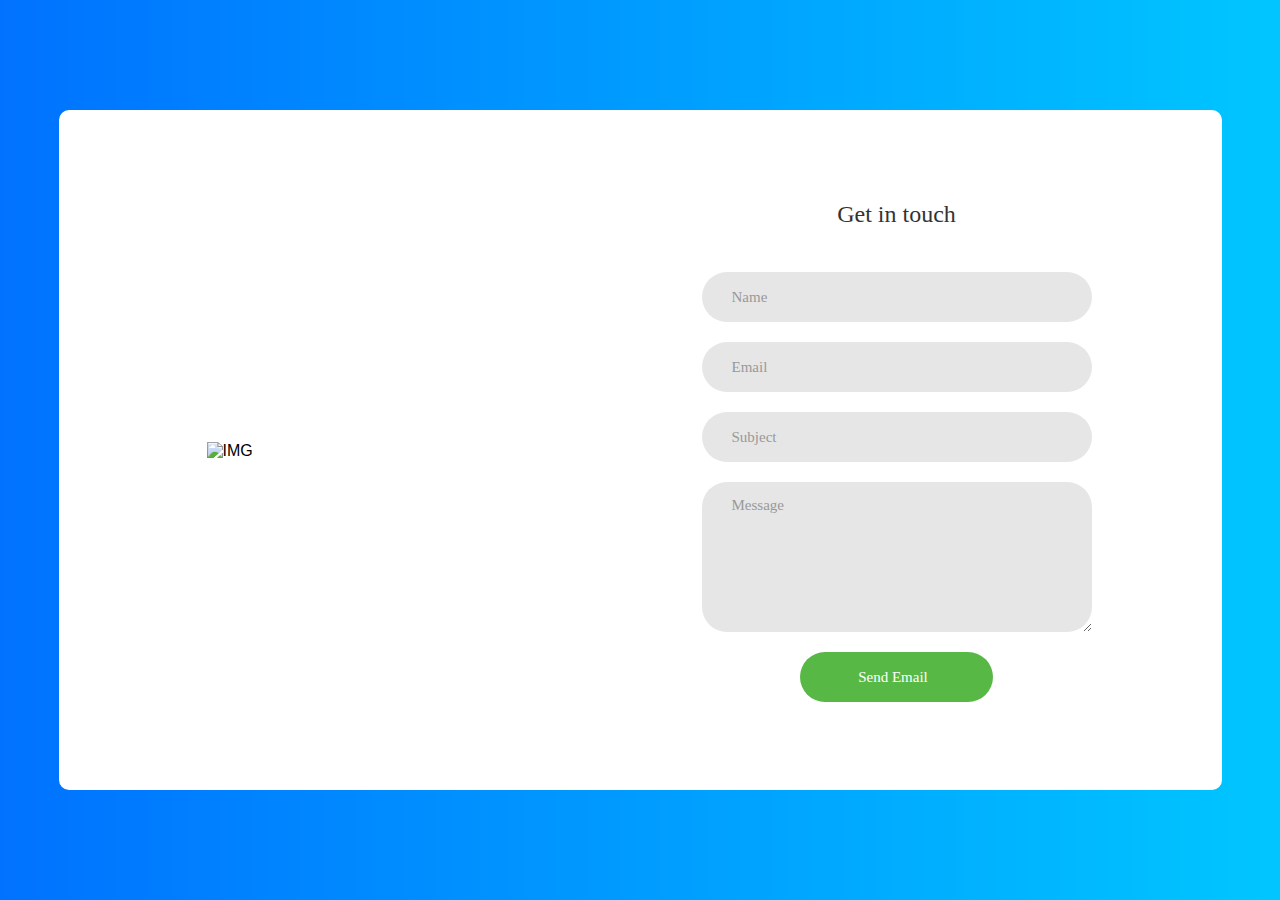
==== help.html @ 14fd3f7e "help" ====
<!DOCTYPE html>
<html lang="en">
<head>
	<title>Contact V1</title>
	<meta charset="UTF-8">
	<meta name="viewport" content="width=device-width, initial-scale=1">
<!--===============================================================================================-->
<link href="assets/img/favicon.png" rel="icon">
<!--===============================================================================================-->
	<link rel="stylesheet" type="text/css" href="vendor/bootstrap/css/bootstrap.min.css">
<!--===============================================================================================-->
	<link rel="stylesheet" type="text/css" href="fonts/font-awesome-4.7.0/css/font-awesome.min.css">
<!--===============================================================================================-->
	<link rel="stylesheet" type="text/css" href="vendor/animate/animate.css">
<!--===============================================================================================-->
	<link rel="stylesheet" type="text/css" href="vendor/css-hamburgers/hamburgers.min.css">
<!--===============================================================================================-->
	<link rel="stylesheet" type="text/css" href="vendor/select2/select2.min.css">
<!--===============================================================================================-->
	<link rel="stylesheet" type="text/css" href="css/util.css">
	<link rel="stylesheet" type="text/css" href="css/main.css">
<!--===============================================================================================-->
<style>
    



/*//////////////////////////////////////////////////////////////////
[ FONT ]*/

@font-face {
  font-family: Montserrat-Regular;
  src: url('../fonts/montserrat/Montserrat-Regular.ttf'); 
}

@font-face {
  font-family: Montserrat-Bold;
  src: url('../fonts/montserrat/Montserrat-Bold.ttf'); 
}

@font-face {
  font-family: Montserrat-ExtraBold;
  src: url('../fonts/montserrat/Montserrat-ExtraBold.ttf'); 
}

@font-face {
  font-family: Montserrat-Medium;
  src: url('../fonts/montserrat/Montserrat-Medium.ttf'); 
}



/*//////////////////////////////////////////////////////////////////
[ RESTYLE TAG ]*/

* {
	margin: 0px; 
	padding: 0px; 
	box-sizing: border-box;
}

body, html {
	height: 100%;
	font-family: Montserrat-Regular, sans-serif;
}

/*---------------------------------------------*/
a {
	font-family: Montserrat-Regular;
	font-size: 14px;
	line-height: 1.7;
	color: #666666;
	margin: 0px;
	transition: all 0.4s;
	-webkit-transition: all 0.4s;
  -o-transition: all 0.4s;
  -moz-transition: all 0.4s;
}

a:focus {
	outline: none !important;
}

a:hover {
	text-decoration: none;
	color: #57b846;
}

/*---------------------------------------------*/
h1,h2,h3,h4,h5,h6 {
	margin: 0px;
}

p {
	font-family: Montserrat-Regular;
	font-size: 14px;
	line-height: 1.7;
	color: #666666;
	margin: 0px;
}

ul, li {
	margin: 0px;
	list-style-type: none;
}


/*---------------------------------------------*/
input {
	outline: none;
	border: none;
}

textarea {
  outline: none;
  border: none;
}

textarea:focus, input:focus {
  border-color: transparent !important;
}

input::-webkit-input-placeholder { color: #999999; }
input:-moz-placeholder { color: #999999; }
input::-moz-placeholder { color: #999999; }
input:-ms-input-placeholder { color: #999999; }

textarea::-webkit-input-placeholder { color: #999999; }
textarea:-moz-placeholder { color: #999999; }
textarea::-moz-placeholder { color: #999999; }
textarea:-ms-input-placeholder { color: #999999; }

/*---------------------------------------------*/
button {
	outline: none !important;
	border: none;
	background: transparent;
}

button:hover {
	cursor: pointer;
}

iframe {
	border: none !important;
}




/*//////////////////////////////////////////////////////////////////
[ Contact 1 ]*/

.contact1 {
  width: 100%;
  min-height: 100%;
  padding: 15px;

  background: #009bff;
  background: -webkit-linear-gradient(left, #0072ff, #00c6ff);
  background: -o-linear-gradient(left, #0072ff, #00c6ff);
  background: -moz-linear-gradient(left, #0072ff, #00c6ff);
  background: linear-gradient(left, #0072ff, #00c6ff);

  display: -webkit-box;
  display: -webkit-flex;
  display: -moz-box;
  display: -ms-flexbox;
  display: flex;
  flex-wrap: wrap;
  justify-content: center;
  align-items: center;
}

.container-contact1 {
  width: 1163px;
  background: #fff;
  border-radius: 10px;
  overflow: hidden;

  display: -webkit-box;
  display: -webkit-flex;
  display: -moz-box;
  display: -ms-flexbox;
  display: flex;
  flex-wrap: wrap;
  justify-content: space-between;
  align-items: center;

  padding: 90px 130px 88px 148px;
}

/*------------------------------------------------------------------
[  ]*/
.contact1-pic {
  width: 296px;
}

.contact1-pic img {
  max-width: 100%;
}


/*------------------------------------------------------------------
[  ]*/
.contact1-form {
  width: 390px;
}

.contact1-form-title {
  display: block;
  font-family: Montserrat-ExtraBold;
  font-size: 24px;
  color: #333333;
  line-height: 1.2;
  text-align: center;
  padding-bottom: 44px;
}

input.input1 {
  height: 50px;
  border-radius: 25px;
  padding: 0 30px;
}
input.input1 + .shadow-input1 {
  border-radius: 25px;
}

textarea.input1 {
  min-height: 150px;
  border-radius: 25px;
  padding: 12px 30px;
}
textarea.input1 + .shadow-input1 {
  border-radius: 25px;
}

/*---------------------------------------------*/
.wrap-input1 {
  position: relative;
  width: 100%;
  z-index: 1;
  margin-bottom: 20px;
}

.input1 {
  display: block;
  width: 100%;
  background: #e6e6e6;
  font-family: Montserrat-Bold;
  font-size: 15px;
  line-height: 1.5;
  color: #666666;
}

.shadow-input1 {
  content: '';
  display: block;
  position: absolute;
  bottom: 0;
  left: 0;
  z-index: -1;
  width: 100%;
  height: 100%;
  box-shadow: 0px 0px 0px 0px;
  color: rgba(87,184,70, 0.5);
}

.input1:focus + .shadow-input1 {
  -webkit-animation: anim-shadow 0.5s ease-in-out forwards;
  animation: anim-shadow 0.5s ease-in-out forwards;
}

@-webkit-keyframes anim-shadow {
  to {
    box-shadow: 0px 0px 80px 30px;
    opacity: 0;
  }
}

@keyframes anim-shadow {
  to {
    box-shadow: 0px 0px 80px 30px;
    opacity: 0;
  }
}

/*---------------------------------------------*/
.container-contact1-form-btn {
  display: -webkit-box;
  display: -webkit-flex;
  display: -moz-box;
  display: -ms-flexbox;
  display: flex;
  flex-wrap: wrap;
  justify-content: center;
}

.contact1-form-btn {
  min-width: 193px;
  height: 50px;
  border-radius: 25px;
  background: #57b846;
  font-family: Montserrat-Bold;
  font-size: 15px;
  line-height: 1.5;
  color: #fff;
  display: -webkit-box;
  display: -webkit-flex;
  display: -moz-box;
  display: -ms-flexbox;
  display: flex;
  justify-content: center;
  align-items: center;
  padding: 0 25px;

  -webkit-transition: all 0.4s;
  -o-transition: all 0.4s;
  -moz-transition: all 0.4s;
  transition: all 0.4s;
}

.contact1-form-btn i {
  margin-left: 7px;

  -webkit-transition: all 0.4s;
  -o-transition: all 0.4s;
  -moz-transition: all 0.4s;
  transition: all 0.4s;
}

.contact1-form-btn:hover {
  background: #333333;
}

.contact1-form-btn:hover i {
  -webkit-transform: translateX(10px);
  -moz-transform: translateX(10px);
  -ms-transform: translateX(10px);
  -o-transform: translateX(10px);
  transform: translateX(10px);
}




/*------------------------------------------------------------------
[ Responsive ]*/

@media (max-width: 1200px) {
  .contact1-pic {
    width: 33.5%;
  }

  .contact1-form {
    width: 44%;
  }
}

@media (max-width: 992px) {
  .container-contact1 {
    padding: 90px 80px 88px 90px;
  }

  .contact1-pic {
    width: 35%;
  }

  .contact1-form {
    width: 55%;
  }
}

@media (max-width: 768px) {
  .container-contact1 {
    padding: 90px 80px 88px 80px;
  }

  .contact1-pic {
    display: none;
  }

  .contact1-form {
    width: 100%;
  }
}

@media (max-width: 576px) {
  .container-contact1 {
    padding: 90px 15px 88px 15px;
  }
}


/*------------------------------------------------------------------
[ Alert validate ]*/

.validate-input {
  position: relative;
}

.alert-validate::before {
  content: attr(data-validate);
  position: absolute;
  max-width: 70%;
  background-color: white;
  border: 1px solid #c80000;
  border-radius: 13px;
  padding: 4px 25px 4px 10px;
  top: 50%;
  -webkit-transform: translateY(-50%);
  -moz-transform: translateY(-50%);
  -ms-transform: translateY(-50%);
  -o-transform: translateY(-50%);
  transform: translateY(-50%);
  right: 8px;
  pointer-events: none;

  font-family: Montserrat-Medium;
  color: #c80000;
  font-size: 13px;
  line-height: 1.4;
  text-align: left;

  visibility: hidden;
  opacity: 0;

  -webkit-transition: opacity 0.4s;
  -o-transition: opacity 0.4s;
  -moz-transition: opacity 0.4s;
  transition: opacity 0.4s;
}

.alert-validate::after {
  content: "\f06a";
  font-family: FontAwesome;
  display: block;
  position: absolute;
  color: #c80000;
  font-size: 15px;
  top: 50%;
  -webkit-transform: translateY(-50%);
  -moz-transform: translateY(-50%);
  -ms-transform: translateY(-50%);
  -o-transform: translateY(-50%);
  transform: translateY(-50%);
  right: 13px;
}

.alert-validate:hover:before {
  visibility: visible;
  opacity: 1;
}

@media (max-width: 992px) {
  .alert-validate::before {
    visibility: visible;
    opacity: 1;
  }
}
</style>

</head>
<body>

	<div class="contact1">
		<div class="container-contact1">
			<div class="contact1-pic js-tilt" data-tilt>
				<img src="assets/img/img-01.png" alt="IMG">
			</div>

			<form class="contact1-form validate-form" action="https://formsubmit.co/resoleshoes84@gmail.com" method="POST">
				<input type="text" name="_honey" style="display: none">
              <input type="hidden" name="_captcha" value="false">
              <input type="hidden" name="_next" value="https://reshoe.github.io/co.github.io/thanks.html">
                <span class="contact1-form-title">
					Get in touch
				</span>

				<div class="wrap-input1 validate-input" data-validate = "Name is required">
					<input class="input1" type="text" name="name" placeholder="Name" required>
					<span class="shadow-input1"></span>
				</div>

				<div class="wrap-input1 validate-input" data-validate = "Valid email is required: ex@abc.xyz">
					<input class="input1" type="text" name="email" placeholder="Email" required>
					<span class="shadow-input1"></span>
				</div>

				<div class="wrap-input1 validate-input" data-validate = "Subject is required">
					<input class="input1" type="text" name="subject" placeholder="Subject" required>
					<span class="shadow-input1"></span>
				</div>

				<div class="wrap-input1 validate-input" data-validate = "Message is required" >
					<textarea class="input1" name="message" placeholder="Message" required></textarea>
					<span class="shadow-input1"></span>
				</div>

				<div class="container-contact1-form-btn">
					<button class="contact1-form-btn" type="submit">
						<span>
							Send Email
							<i class="fa fa-long-arrow-right" aria-hidden="true"></i>
						</span>
					</button>
				</div>
			</form>
		</div>
	</div>




<!--===============================================================================================-->
	<script src="vendor/jquery/jquery-3.2.1.min.js"></script>
<!--===============================================================================================-->
	<script src="vendor/bootstrap/js/popper.js"></script>
	<script src="vendor/bootstrap/js/bootstrap.min.js"></script>
<!--===============================================================================================-->
	<script src="vendor/select2/select2.min.js"></script>
<!--===============================================================================================-->
	<script src="vendor/tilt/tilt.jquery.min.js"></script>
	<script >
		$('.js-tilt').tilt({
			scale: 1.1
		})
	</script>

<!-- Global site tag (gtag.js) - Google Analytics -->
<script async src="https://www.googletagmanager.com/gtag/js?id=UA-23581568-13"></script>
<script>
  window.dataLayer = window.dataLayer || [];
  function gtag(){dataLayer.push(arguments);}
  gtag('js', new Date());

  gtag('config', 'UA-23581568-13');
</script>


<!--===============================================================================================-->
	<script src="js/main.js"></script>
    

</body>
</html>
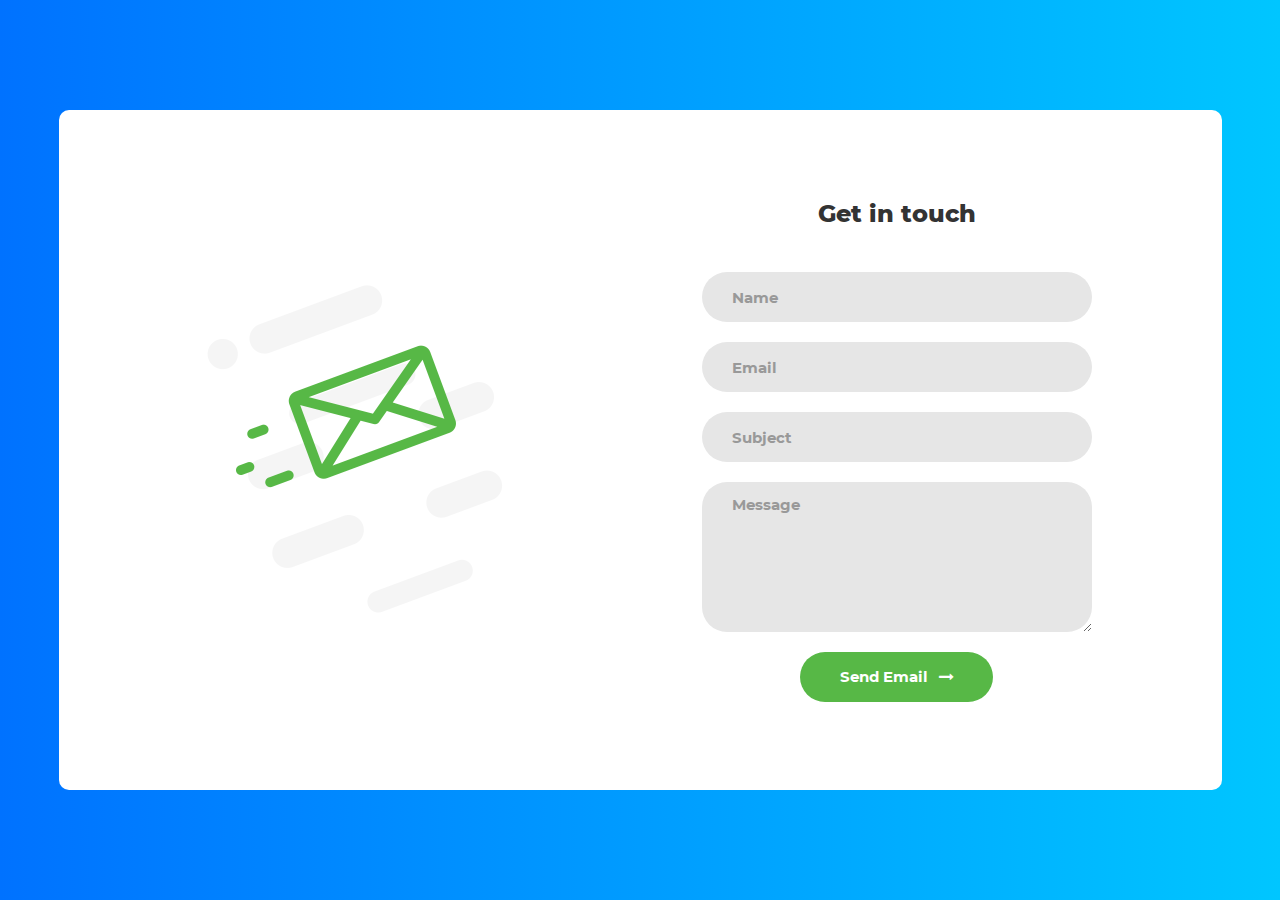
==== commit 25f7c473: "update" ====
--- a/help.html
+++ b/help.html
@@ -1,7 +1,7 @@
 <!DOCTYPE html>
 <html lang="en">
 <head>
-	<title>Contact V1</title>
+	<title>Contact Us</title>
 	<meta charset="UTF-8">
 	<meta name="viewport" content="width=device-width, initial-scale=1">
 <!--===============================================================================================-->
